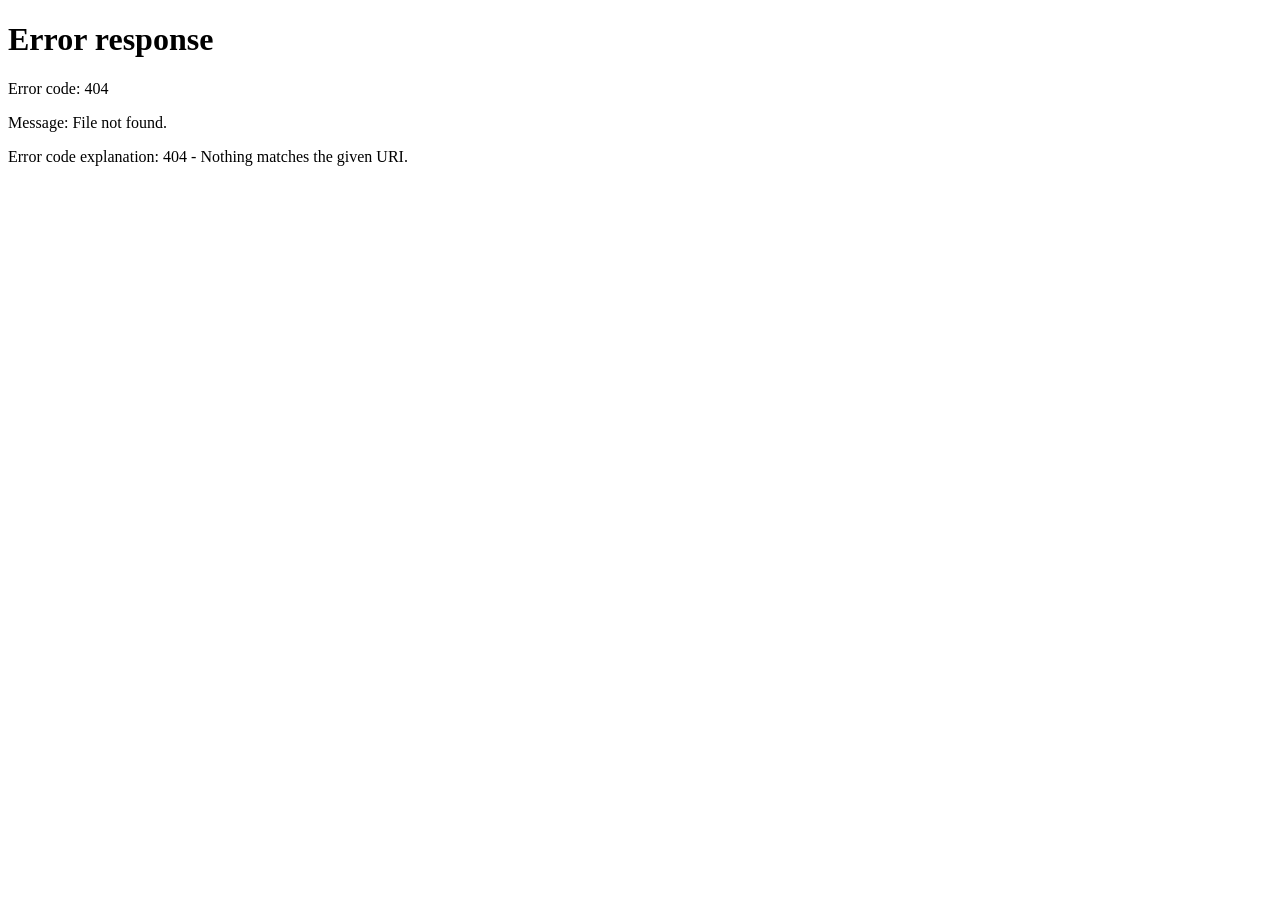
==== frontend/index.html @ 6c355b51 "Actualización del sistema, Panel de Padres y Administrativos" ====
<!DOCTYPE html>
<html lang="es">
<head>
    <meta charset="UTF-8">
    <meta name="viewport" content="width=device-width, initial-scale=1.0">
    <meta http-equiv="refresh" content="0; url=/login.html">
    <title>ClaretianPay</title>
</head>
<body style="font-family: sans-serif; display: flex; justify-content: center; align-items: center; height: 100vh;">
    <p>Redirigiendo a <a href="../login.html">login.html</a>...</p>
</body>
</html>
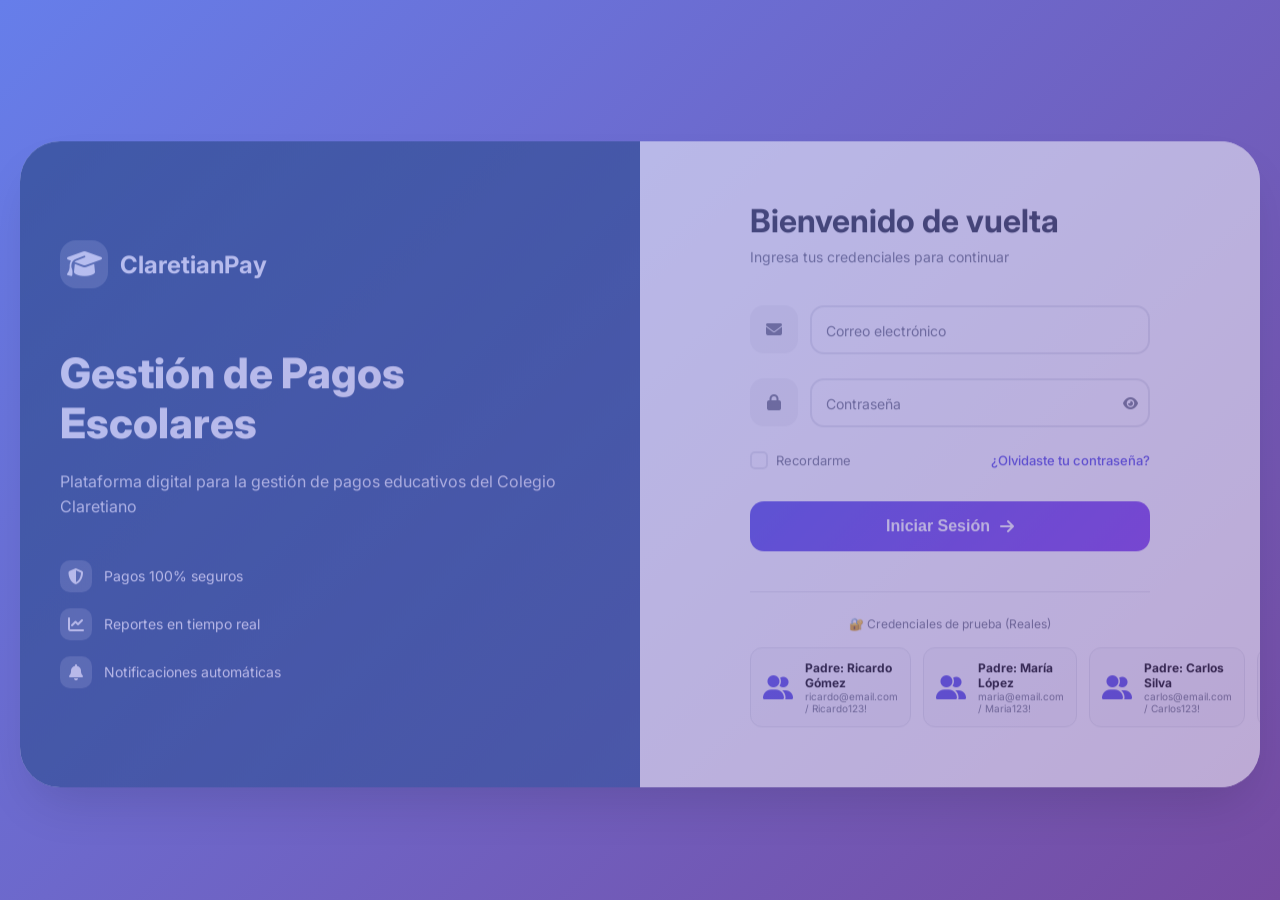
==== commit 0ba767b3: "Actualización de los paneles de padres y administrador" ====
--- a/frontend/index.html
+++ b/frontend/index.html
@@ -3,7 +3,7 @@
 <head>
     <meta charset="UTF-8">
     <meta name="viewport" content="width=device-width, initial-scale=1.0">
-    <meta http-equiv="refresh" content="0; url=/login.html">
+    <meta http-equiv="refresh" content="0; url=login.html">
     <title>ClaretianPay</title>
 </head>
 <body style="font-family: sans-serif; display: flex; justify-content: center; align-items: center; height: 100vh;">
